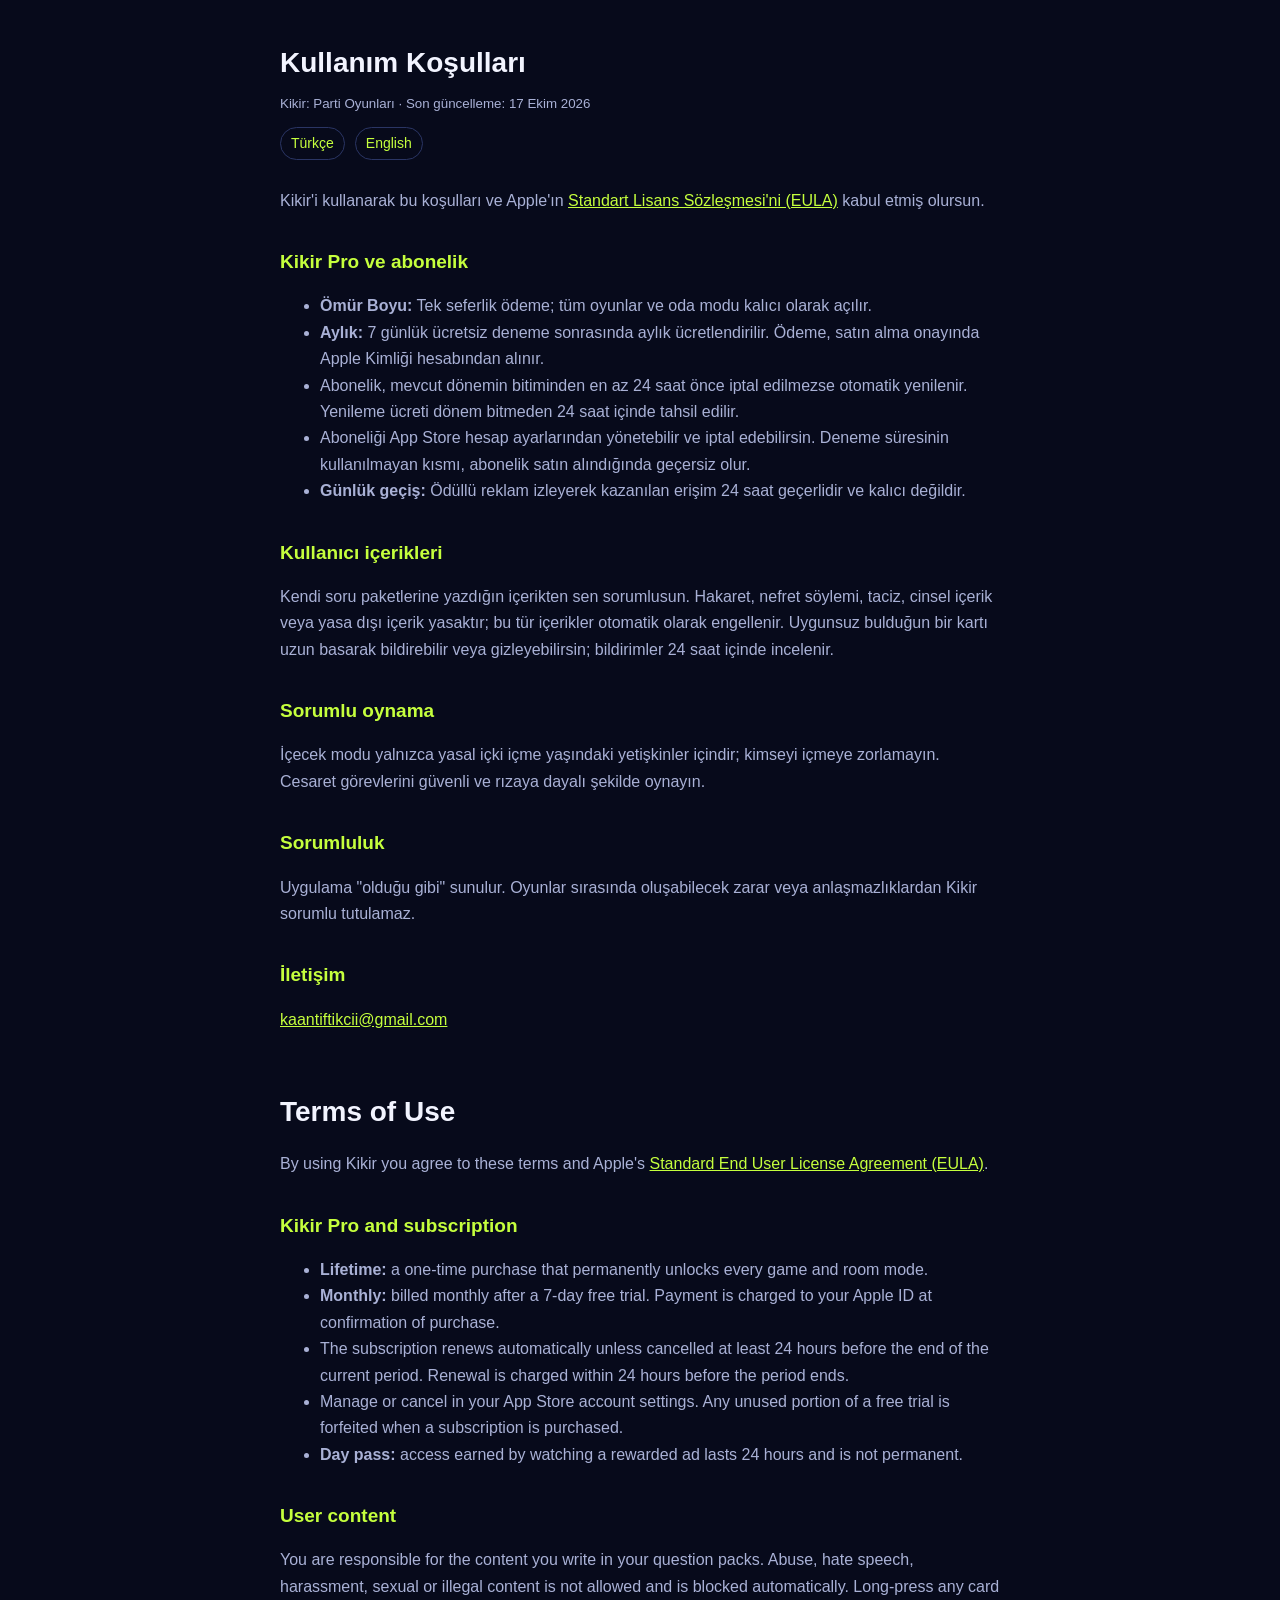
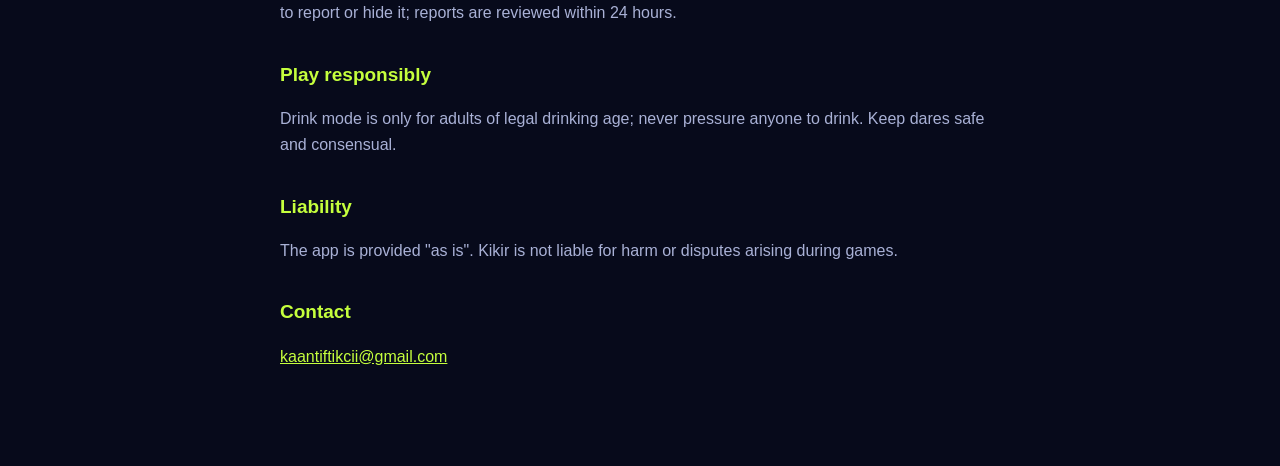
==== kosullar/index.html @ a8926e6b "Kikir site: privacy, terms, support Co-Authored-By: Claude Opus 5.5 <noreply@anthropic.com>" ====
<!doctype html><html lang="tr"><head><meta charset="utf-8"><meta name="viewport" content="width=device-width,initial-scale=1">
<title>Kikir · Kullanım Koşulları</title><link rel="stylesheet" href="../style.css"></head><body><main>
<h1>Kullanım Koşulları</h1><small>Kikir: Parti Oyunları · Son güncelleme: 17 Ekim 2026</small>
<div class="lang"><a href="#tr">Türkçe</a><a href="#en">English</a></div>

<section id="tr">
<p>Kikir'i kullanarak bu koşulları ve Apple'ın <a href="https://www.apple.com/legal/internet-services/itunes/dev/stdeula/">Standart Lisans Sözleşmesi'ni (EULA)</a> kabul etmiş olursun.</p>
<h2>Kikir Pro ve abonelik</h2>
<ul>
<li><strong>Ömür Boyu:</strong> Tek seferlik ödeme; tüm oyunlar ve oda modu kalıcı olarak açılır.</li>
<li><strong>Aylık:</strong> 7 günlük ücretsiz deneme sonrasında aylık ücretlendirilir. Ödeme, satın alma onayında Apple Kimliği hesabından alınır.</li>
<li>Abonelik, mevcut dönemin bitiminden en az 24 saat önce iptal edilmezse otomatik yenilenir. Yenileme ücreti dönem bitmeden 24 saat içinde tahsil edilir.</li>
<li>Aboneliği App Store hesap ayarlarından yönetebilir ve iptal edebilirsin. Deneme süresinin kullanılmayan kısmı, abonelik satın alındığında geçersiz olur.</li>
<li><strong>Günlük geçiş:</strong> Ödüllü reklam izleyerek kazanılan erişim 24 saat geçerlidir ve kalıcı değildir.</li>
</ul>
<h2>Kullanıcı içerikleri</h2>
<p>Kendi soru paketlerine yazdığın içerikten sen sorumlusun. Hakaret, nefret söylemi, taciz, cinsel içerik veya yasa dışı içerik yasaktır; bu tür içerikler otomatik olarak engellenir. Uygunsuz bulduğun bir kartı uzun basarak bildirebilir veya gizleyebilirsin; bildirimler 24 saat içinde incelenir.</p>
<h2>Sorumlu oynama</h2>
<p>İçecek modu yalnızca yasal içki içme yaşındaki yetişkinler içindir; kimseyi içmeye zorlamayın. Cesaret görevlerini güvenli ve rızaya dayalı şekilde oynayın.</p>
<h2>Sorumluluk</h2>
<p>Uygulama "olduğu gibi" sunulur. Oyunlar sırasında oluşabilecek zarar veya anlaşmazlıklardan Kikir sorumlu tutulamaz.</p>
<h2>İletişim</h2>
<p><a href="mailto:kaantiftikcii@gmail.com">kaantiftikcii@gmail.com</a></p>
</section>

<section id="en">
<h1 style="margin-top:56px">Terms of Use</h1>
<p>By using Kikir you agree to these terms and Apple's <a href="https://www.apple.com/legal/internet-services/itunes/dev/stdeula/">Standard End User License Agreement (EULA)</a>.</p>
<h2>Kikir Pro and subscription</h2>
<ul>
<li><strong>Lifetime:</strong> a one-time purchase that permanently unlocks every game and room mode.</li>
<li><strong>Monthly:</strong> billed monthly after a 7-day free trial. Payment is charged to your Apple ID at confirmation of purchase.</li>
<li>The subscription renews automatically unless cancelled at least 24 hours before the end of the current period. Renewal is charged within 24 hours before the period ends.</li>
<li>Manage or cancel in your App Store account settings. Any unused portion of a free trial is forfeited when a subscription is purchased.</li>
<li><strong>Day pass:</strong> access earned by watching a rewarded ad lasts 24 hours and is not permanent.</li>
</ul>
<h2>User content</h2>
<p>You are responsible for the content you write in your question packs. Abuse, hate speech, harassment, sexual or illegal content is not allowed and is blocked automatically. Long-press any card to report or hide it; reports are reviewed within 24 hours.</p>
<h2>Play responsibly</h2>
<p>Drink mode is only for adults of legal drinking age; never pressure anyone to drink. Keep dares safe and consensual.</p>
<h2>Liability</h2>
<p>The app is provided "as is". Kikir is not liable for harm or disputes arising during games.</p>
<h2>Contact</h2>
<p><a href="mailto:kaantiftikcii@gmail.com">kaantiftikcii@gmail.com</a></p>
</section>
</main></body></html>
---- style.css ----
:root{--bg:#070A1B;--card:#111936;--line:#2A3564;--text:#F2F4FF;--muted:#A9B1D6;--lime:#C5FF3D}
*{box-sizing:border-box}body{margin:0;background:var(--bg);color:var(--text);font:16px/1.65 -apple-system,BlinkMacSystemFont,"Segoe UI",Roboto,sans-serif}
main{max-width:760px;margin:0 auto;padding:40px 20px 80px}h1{font-size:28px;margin:0 0 4px}h2{font-size:19px;margin:32px 0 8px;color:var(--lime)}
p,li{color:var(--muted)}a{color:var(--lime)}.card{background:var(--card);border:1px solid var(--line);border-radius:18px;padding:18px 20px;margin:18px 0}
.lang{display:flex;gap:10px;margin:10px 0 28px}.lang a{padding:4px 10px;border:1px solid var(--line);border-radius:999px;text-decoration:none;font-size:14px}
small{color:var(--muted)}
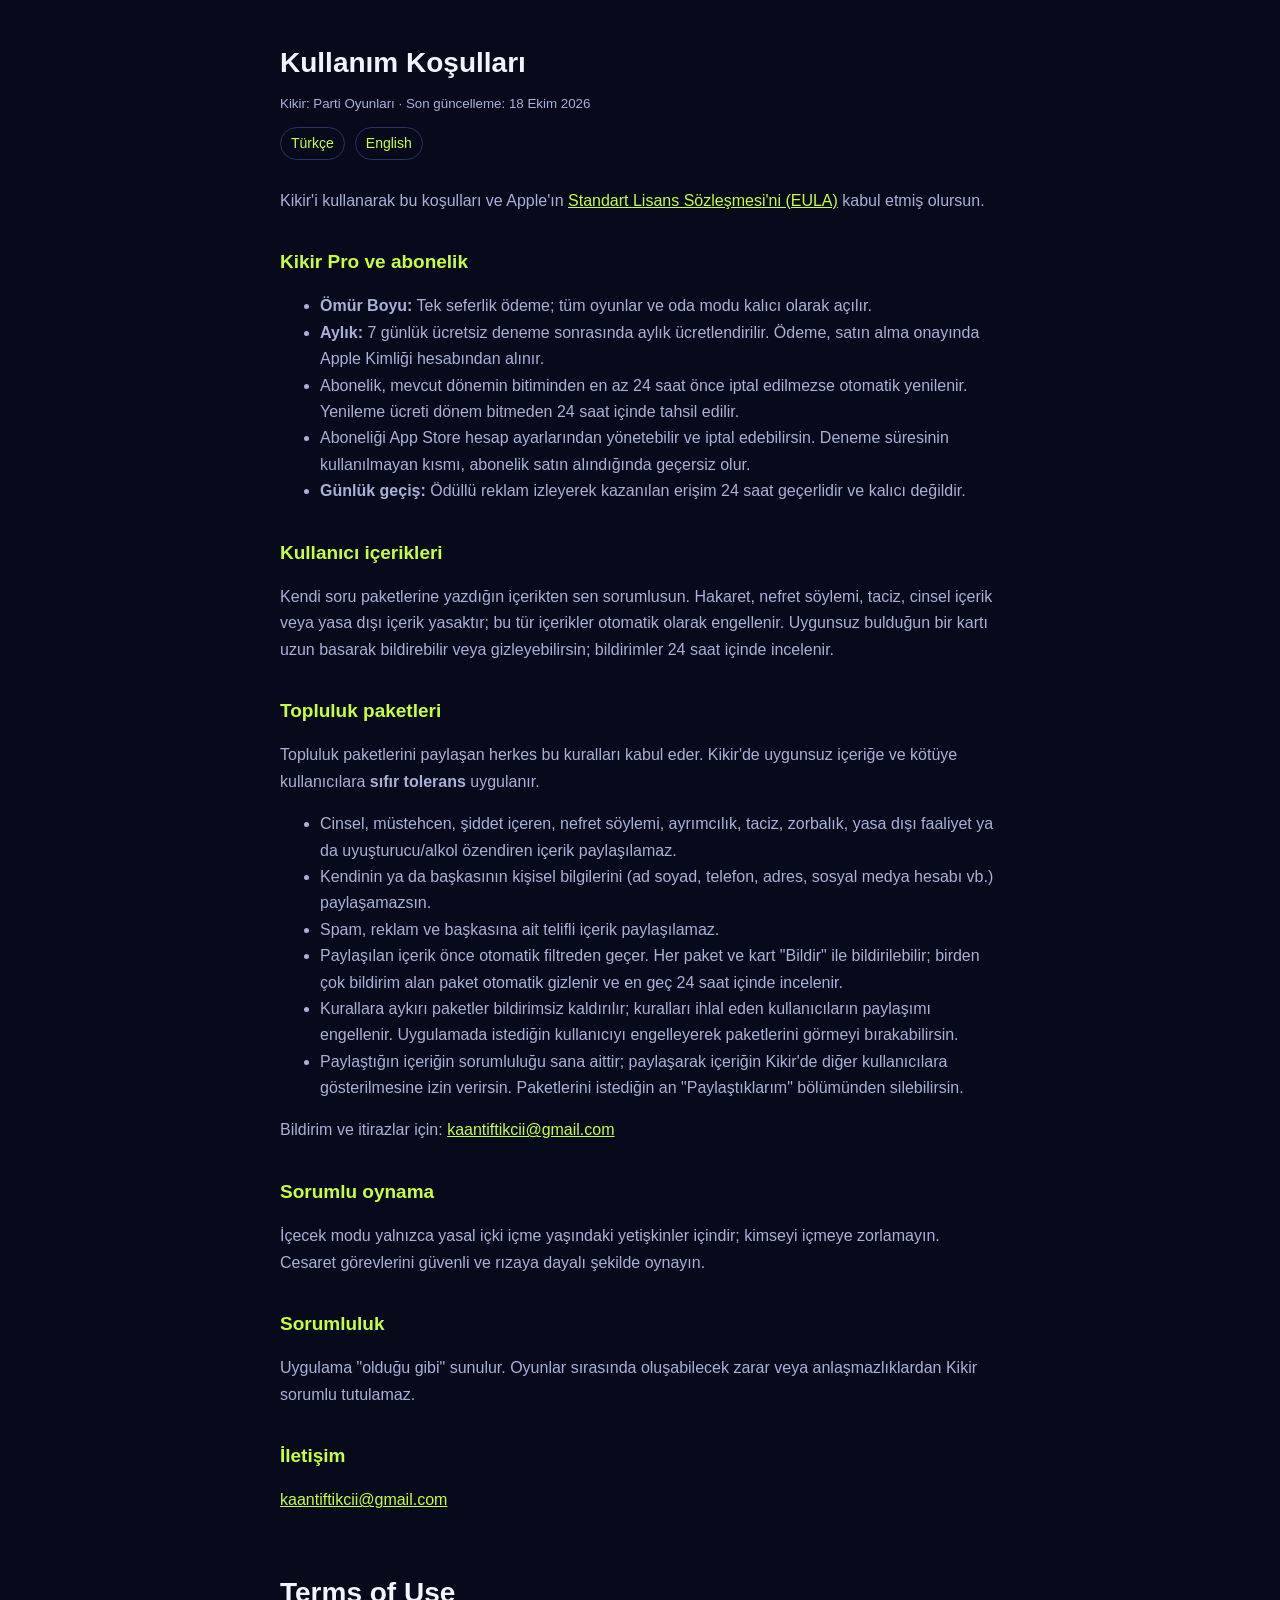
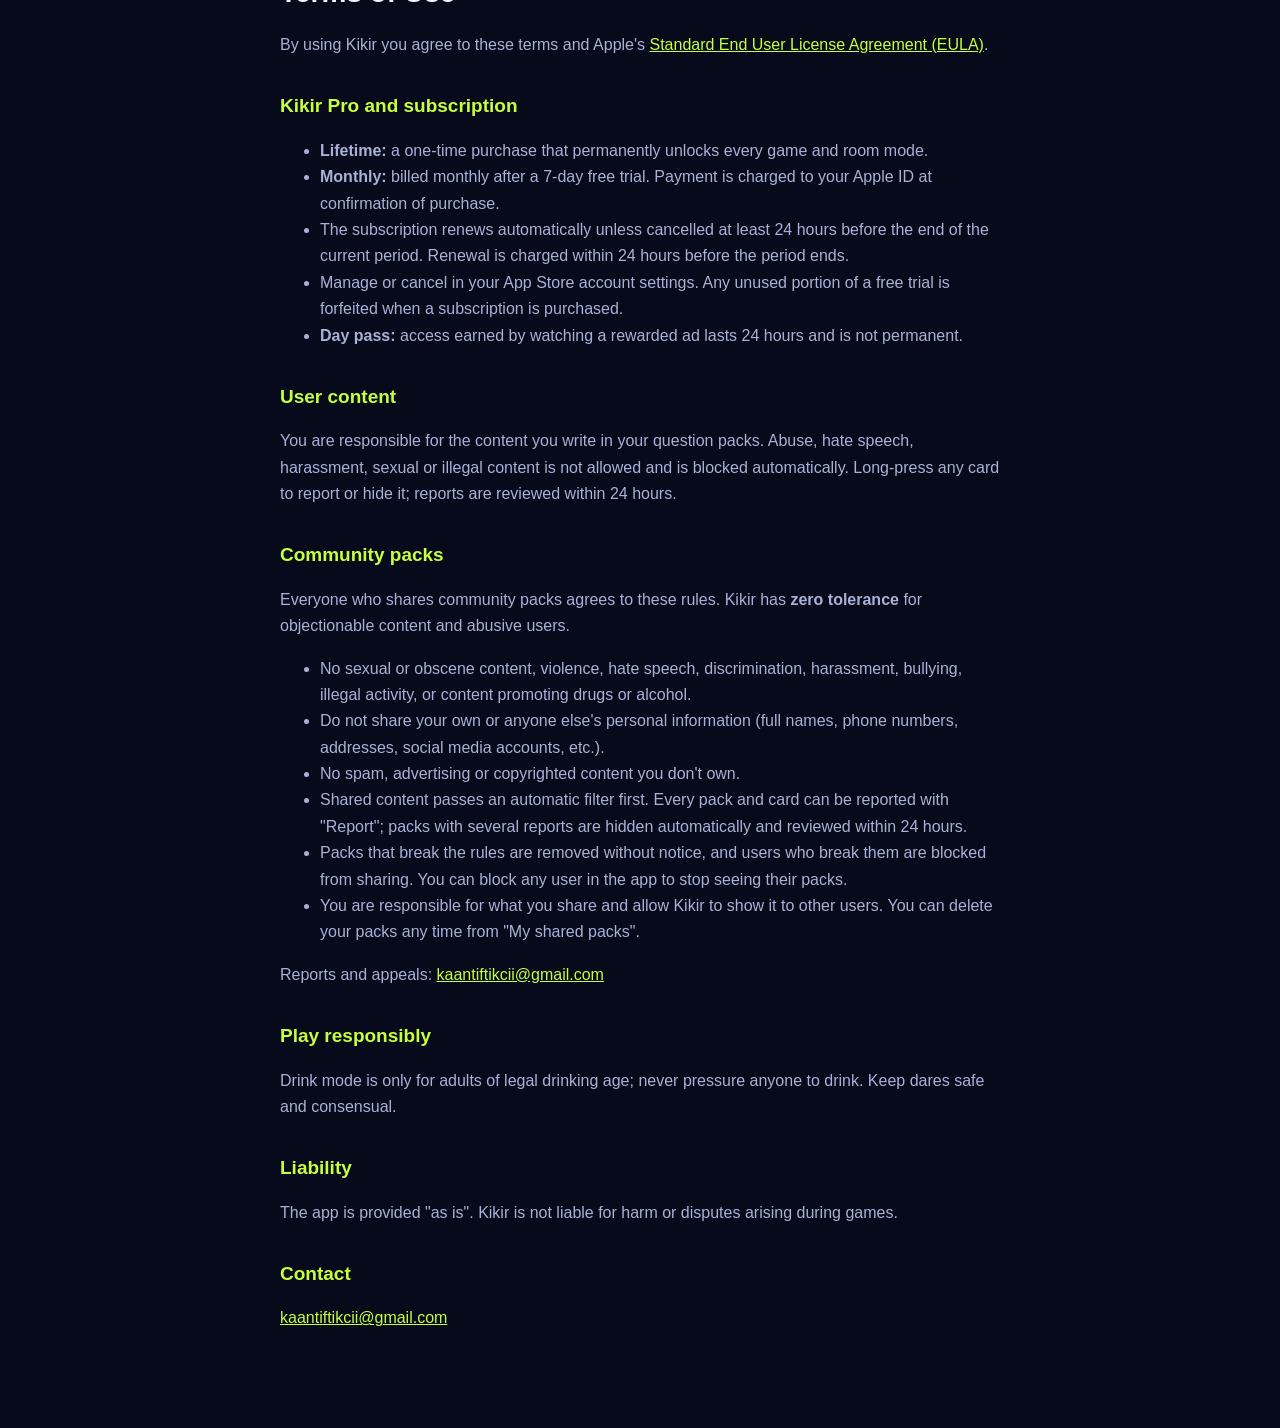
==== commit c19465b8: "Terms: community pack rules (zero tolerance, reporting, blocking) Co-Authored-By: Claude Opus 5.5 <n" ====
--- a/kosullar/index.html
+++ b/kosullar/index.html
@@ -1,6 +1,6 @@
 <!doctype html><html lang="tr"><head><meta charset="utf-8"><meta name="viewport" content="width=device-width,initial-scale=1">
 <title>Kikir · Kullanım Koşulları</title><link rel="stylesheet" href="../style.css"></head><body><main>
-<h1>Kullanım Koşulları</h1><small>Kikir: Parti Oyunları · Son güncelleme: 17 Ekim 2026</small>
+<h1>Kullanım Koşulları</h1><small>Kikir: Parti Oyunları · Son güncelleme: 18 Ekim 2026</small>
 <div class="lang"><a href="#tr">Türkçe</a><a href="#en">English</a></div>
 
 <section id="tr">
@@ -15,6 +15,17 @@
 </ul>
 <h2>Kullanıcı içerikleri</h2>
 <p>Kendi soru paketlerine yazdığın içerikten sen sorumlusun. Hakaret, nefret söylemi, taciz, cinsel içerik veya yasa dışı içerik yasaktır; bu tür içerikler otomatik olarak engellenir. Uygunsuz bulduğun bir kartı uzun basarak bildirebilir veya gizleyebilirsin; bildirimler 24 saat içinde incelenir.</p>
+<h2>Topluluk paketleri</h2>
+<p>Topluluk paketlerini paylaşan herkes bu kuralları kabul eder. Kikir'de uygunsuz içeriğe ve kötüye kullanıcılara <strong>sıfır tolerans</strong> uygulanır.</p>
+<ul>
+<li>Cinsel, müstehcen, şiddet içeren, nefret söylemi, ayrımcılık, taciz, zorbalık, yasa dışı faaliyet ya da uyuşturucu/alkol özendiren içerik paylaşılamaz.</li>
+<li>Kendinin ya da başkasının kişisel bilgilerini (ad soyad, telefon, adres, sosyal medya hesabı vb.) paylaşamazsın.</li>
+<li>Spam, reklam ve başkasına ait telifli içerik paylaşılamaz.</li>
+<li>Paylaşılan içerik önce otomatik filtreden geçer. Her paket ve kart "Bildir" ile bildirilebilir; birden çok bildirim alan paket otomatik gizlenir ve en geç 24 saat içinde incelenir.</li>
+<li>Kurallara aykırı paketler bildirimsiz kaldırılır; kuralları ihlal eden kullanıcıların paylaşımı engellenir. Uygulamada istediğin kullanıcıyı engelleyerek paketlerini görmeyi bırakabilirsin.</li>
+<li>Paylaştığın içeriğin sorumluluğu sana aittir; paylaşarak içeriğin Kikir'de diğer kullanıcılara gösterilmesine izin verirsin. Paketlerini istediğin an "Paylaştıklarım" bölümünden silebilirsin.</li>
+</ul>
+<p>Bildirim ve itirazlar için: <a href="mailto:kaantiftikcii@gmail.com">kaantiftikcii@gmail.com</a></p>
 <h2>Sorumlu oynama</h2>
 <p>İçecek modu yalnızca yasal içki içme yaşındaki yetişkinler içindir; kimseyi içmeye zorlamayın. Cesaret görevlerini güvenli ve rızaya dayalı şekilde oynayın.</p>
 <h2>Sorumluluk</h2>
@@ -36,6 +47,17 @@
 </ul>
 <h2>User content</h2>
 <p>You are responsible for the content you write in your question packs. Abuse, hate speech, harassment, sexual or illegal content is not allowed and is blocked automatically. Long-press any card to report or hide it; reports are reviewed within 24 hours.</p>
+<h2>Community packs</h2>
+<p>Everyone who shares community packs agrees to these rules. Kikir has <strong>zero tolerance</strong> for objectionable content and abusive users.</p>
+<ul>
+<li>No sexual or obscene content, violence, hate speech, discrimination, harassment, bullying, illegal activity, or content promoting drugs or alcohol.</li>
+<li>Do not share your own or anyone else's personal information (full names, phone numbers, addresses, social media accounts, etc.).</li>
+<li>No spam, advertising or copyrighted content you don't own.</li>
+<li>Shared content passes an automatic filter first. Every pack and card can be reported with "Report"; packs with several reports are hidden automatically and reviewed within 24 hours.</li>
+<li>Packs that break the rules are removed without notice, and users who break them are blocked from sharing. You can block any user in the app to stop seeing their packs.</li>
+<li>You are responsible for what you share and allow Kikir to show it to other users. You can delete your packs any time from "My shared packs".</li>
+</ul>
+<p>Reports and appeals: <a href="mailto:kaantiftikcii@gmail.com">kaantiftikcii@gmail.com</a></p>
 <h2>Play responsibly</h2>
 <p>Drink mode is only for adults of legal drinking age; never pressure anyone to drink. Keep dares safe and consensual.</p>
 <h2>Liability</h2>
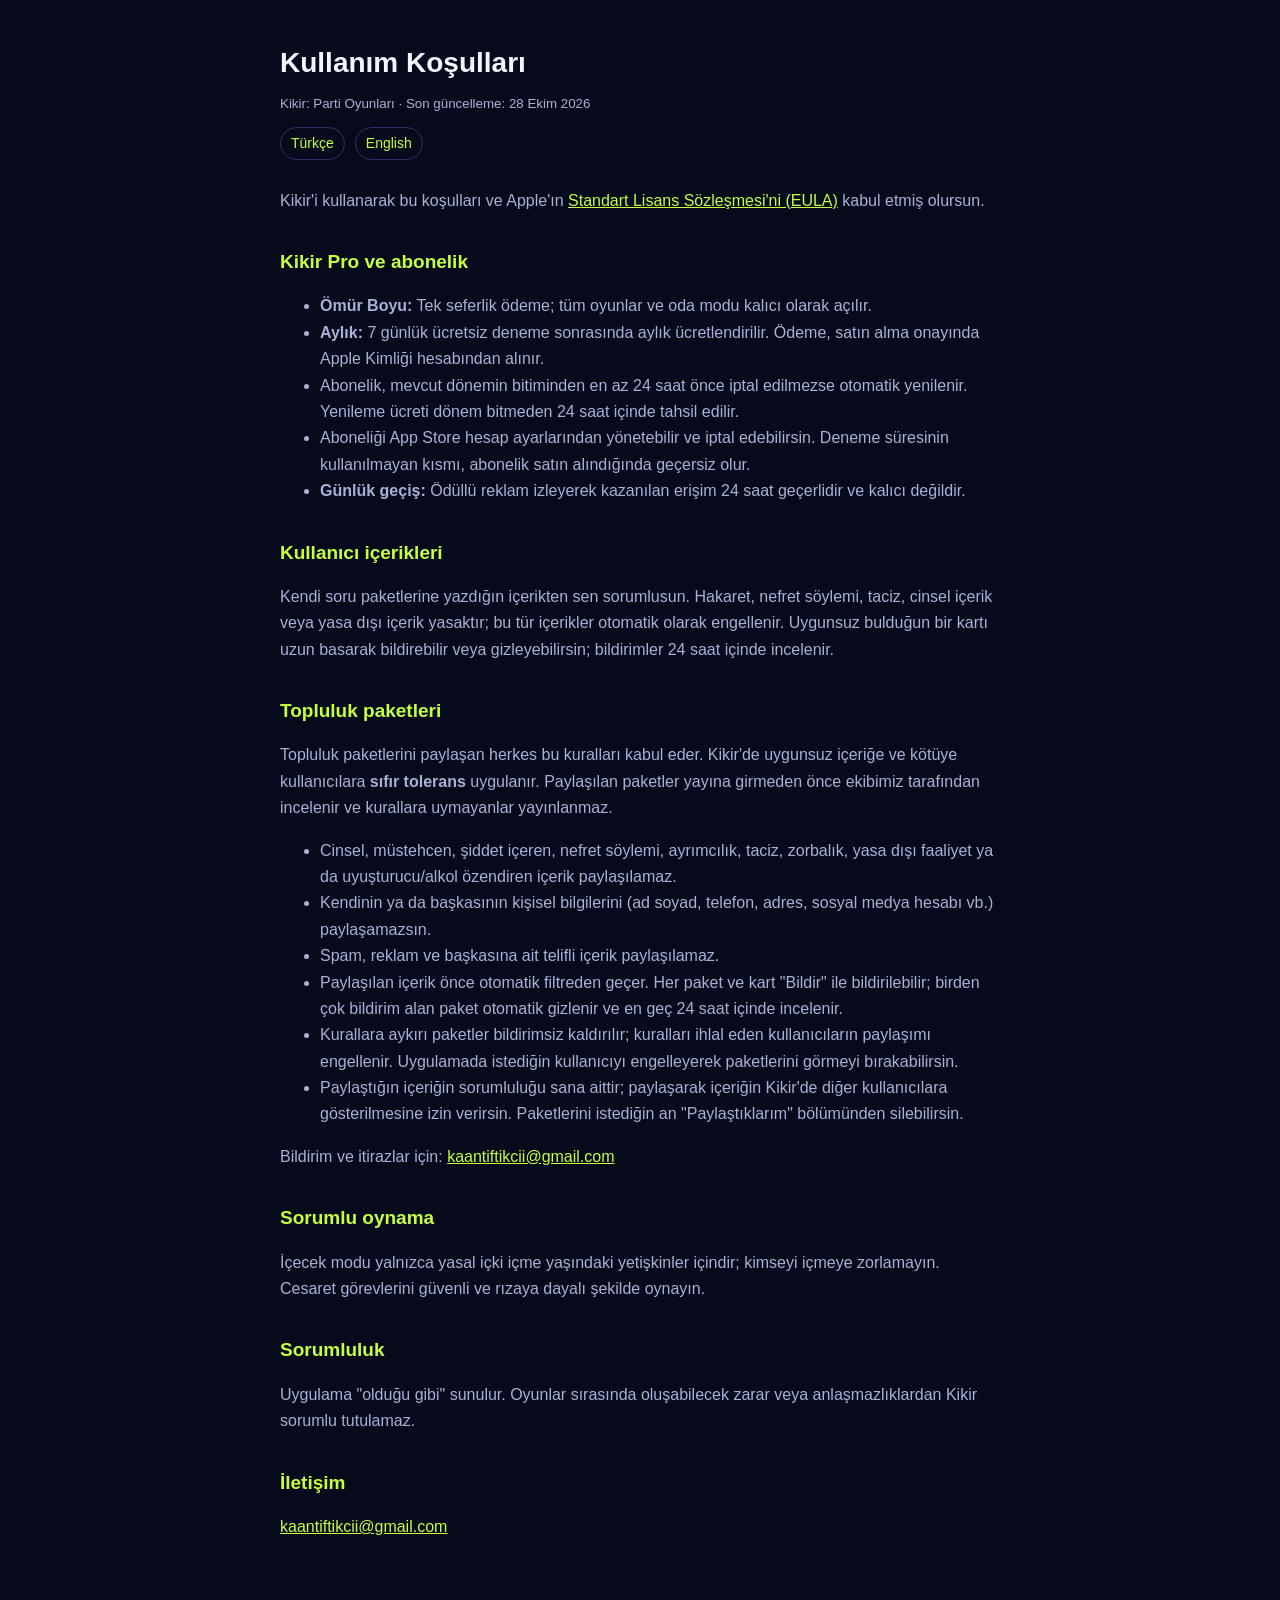
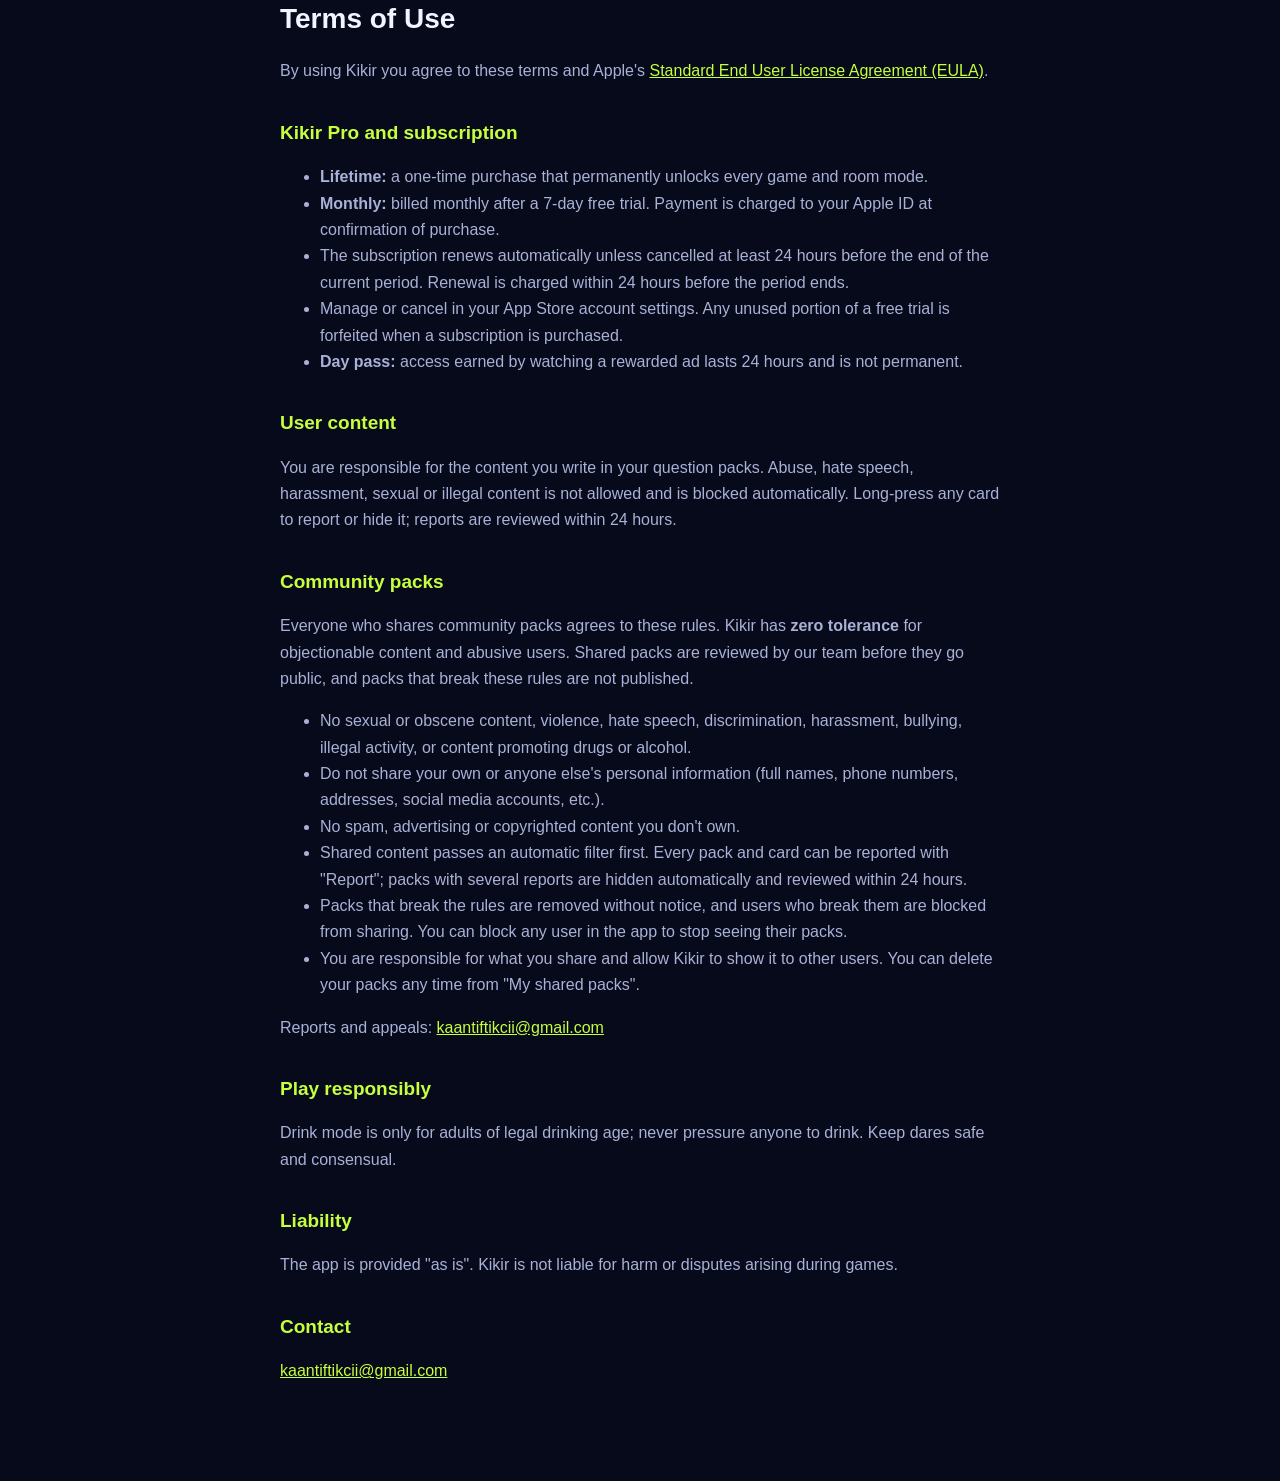
==== commit 35d8ded9: "Koşullar: topluluk paketleri yayından önce incelenir Co-Authored-By: Claude Opus 5.5 <noreply@anthro" ====
--- a/kosullar/index.html
+++ b/kosullar/index.html
@@ -1,6 +1,6 @@
 <!doctype html><html lang="tr"><head><meta charset="utf-8"><meta name="viewport" content="width=device-width,initial-scale=1">
 <title>Kikir · Kullanım Koşulları</title><link rel="stylesheet" href="../style.css"></head><body><main>
-<h1>Kullanım Koşulları</h1><small>Kikir: Parti Oyunları · Son güncelleme: 18 Ekim 2026</small>
+<h1>Kullanım Koşulları</h1><small>Kikir: Parti Oyunları · Son güncelleme: 28 Ekim 2026</small>
 <div class="lang"><a href="#tr">Türkçe</a><a href="#en">English</a></div>
 
 <section id="tr">
@@ -16,7 +16,7 @@
 <h2>Kullanıcı içerikleri</h2>
 <p>Kendi soru paketlerine yazdığın içerikten sen sorumlusun. Hakaret, nefret söylemi, taciz, cinsel içerik veya yasa dışı içerik yasaktır; bu tür içerikler otomatik olarak engellenir. Uygunsuz bulduğun bir kartı uzun basarak bildirebilir veya gizleyebilirsin; bildirimler 24 saat içinde incelenir.</p>
 <h2>Topluluk paketleri</h2>
-<p>Topluluk paketlerini paylaşan herkes bu kuralları kabul eder. Kikir'de uygunsuz içeriğe ve kötüye kullanıcılara <strong>sıfır tolerans</strong> uygulanır.</p>
+<p>Topluluk paketlerini paylaşan herkes bu kuralları kabul eder. Kikir'de uygunsuz içeriğe ve kötüye kullanıcılara <strong>sıfır tolerans</strong> uygulanır. Paylaşılan paketler yayına girmeden önce ekibimiz tarafından incelenir ve kurallara uymayanlar yayınlanmaz.</p>
 <ul>
 <li>Cinsel, müstehcen, şiddet içeren, nefret söylemi, ayrımcılık, taciz, zorbalık, yasa dışı faaliyet ya da uyuşturucu/alkol özendiren içerik paylaşılamaz.</li>
 <li>Kendinin ya da başkasının kişisel bilgilerini (ad soyad, telefon, adres, sosyal medya hesabı vb.) paylaşamazsın.</li>
@@ -48,7 +48,7 @@
 <h2>User content</h2>
 <p>You are responsible for the content you write in your question packs. Abuse, hate speech, harassment, sexual or illegal content is not allowed and is blocked automatically. Long-press any card to report or hide it; reports are reviewed within 24 hours.</p>
 <h2>Community packs</h2>
-<p>Everyone who shares community packs agrees to these rules. Kikir has <strong>zero tolerance</strong> for objectionable content and abusive users.</p>
+<p>Everyone who shares community packs agrees to these rules. Kikir has <strong>zero tolerance</strong> for objectionable content and abusive users. Shared packs are reviewed by our team before they go public, and packs that break these rules are not published.</p>
 <ul>
 <li>No sexual or obscene content, violence, hate speech, discrimination, harassment, bullying, illegal activity, or content promoting drugs or alcohol.</li>
 <li>Do not share your own or anyone else's personal information (full names, phone numbers, addresses, social media accounts, etc.).</li>
